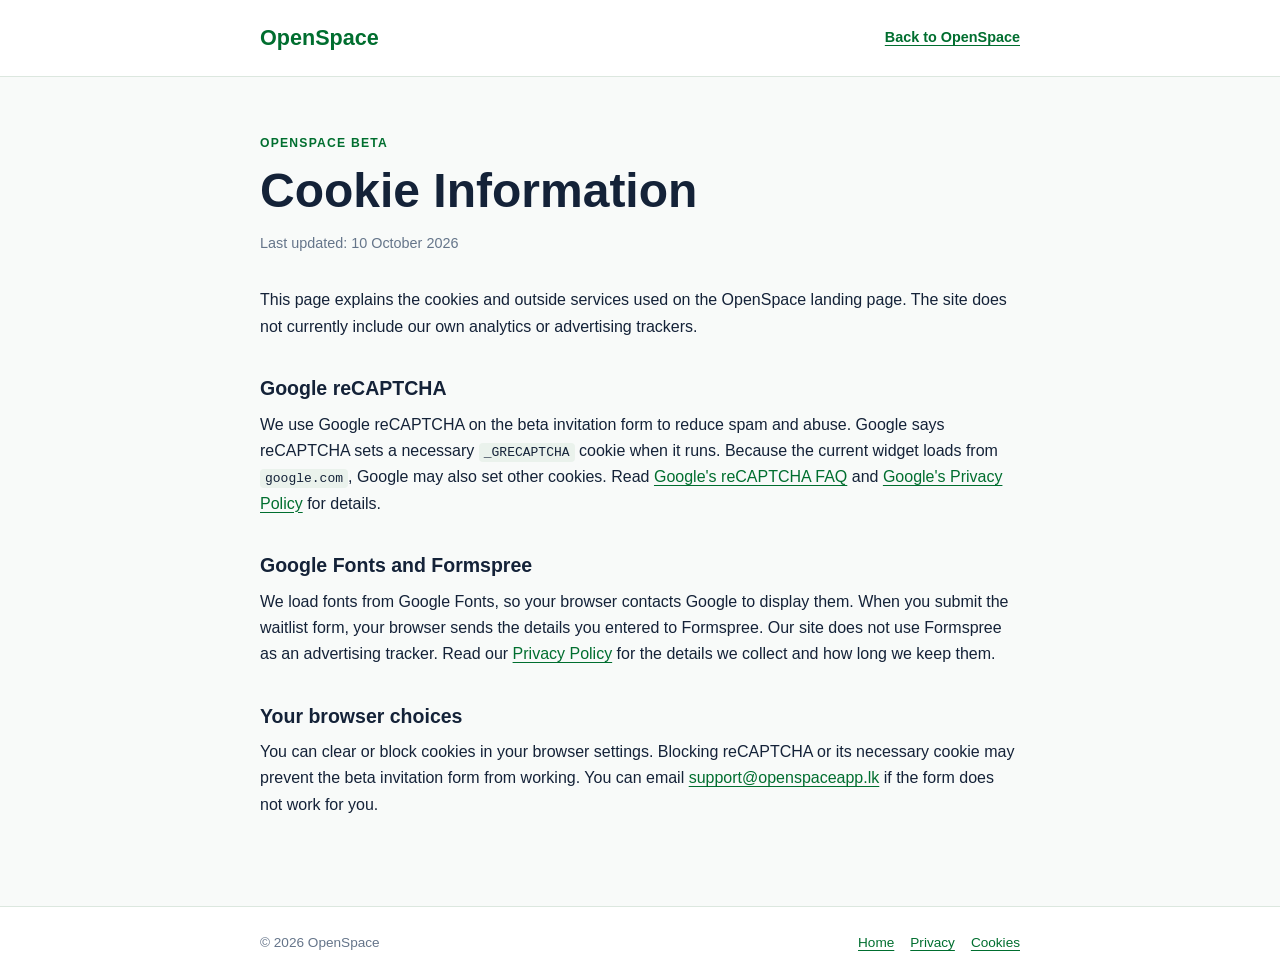
==== cookies.html @ c8bfb585 "Add beta waitlist privacy and cookie information" ====
<!doctype html>
<html lang="en">
  <head>
    <meta charset="UTF-8" />
    <meta name="viewport" content="width=device-width, initial-scale=1" />
    <meta name="theme-color" content="#006e2f" />
    <meta name="description" content="Cookies and third-party services used by the OpenSpace landing page." />
    <title>Cookie Information | OpenSpace</title>
    <link rel="icon" type="image/png" href="./assets/imgChatGptImageSep52026092712Pm11.png" />
    <link rel="stylesheet" href="./legal.css" />
  </head>
  <body>
    <header class="legal-header">
      <div class="legal-container header-inner">
        <a class="wordmark" href="./index.html">OpenSpace</a>
        <a class="back-link" href="./index.html#waitlist">Back to OpenSpace</a>
      </div>
    </header>

    <main class="legal-container legal-content">
      <p class="eyebrow">OPENSPACE BETA</p>
      <h1>Cookie Information</h1>
      <p class="updated">Last updated: 10 October 2026</p>
      <p>This page explains the cookies and outside services used on the OpenSpace landing page. The site does not currently include our own analytics or advertising trackers.</p>

      <h2>Google reCAPTCHA</h2>
      <p>We use Google reCAPTCHA on the beta invitation form to reduce spam and abuse. Google says reCAPTCHA sets a necessary <code>_GRECAPTCHA</code> cookie when it runs. Because the current widget loads from <code>google.com</code>, Google may also set other cookies. Read <a href="https://developers.google.com/recaptcha/docs/faq">Google's reCAPTCHA FAQ</a> and <a href="https://policies.google.com/privacy">Google's Privacy Policy</a> for details.</p>

      <h2>Google Fonts and Formspree</h2>
      <p>We load fonts from Google Fonts, so your browser contacts Google to display them. When you submit the waitlist form, your browser sends the details you entered to Formspree. Our site does not use Formspree as an advertising tracker. Read our <a href="./privacy.html">Privacy Policy</a> for the details we collect and how long we keep them.</p>

      <h2>Your browser choices</h2>
      <p>You can clear or block cookies in your browser settings. Blocking reCAPTCHA or its necessary cookie may prevent the beta invitation form from working. You can email <a href="mailto:support@openspaceapp.lk">support@openspaceapp.lk</a> if the form does not work for you.</p>
    </main>

    <footer class="legal-footer">
      <div class="legal-container footer-inner">
        <span>© 2026 OpenSpace</span>
        <nav aria-label="Legal pages"><a href="./index.html">Home</a><a href="./privacy.html">Privacy</a><a href="./cookies.html" aria-current="page">Cookies</a></nav>
      </div>
    </footer>
  </body>
</html>
---- legal.css ----
:root {
  color-scheme: light;
  font-family: Arial, Helvetica, sans-serif;
  color: #142238;
  background: #f8faf9;
}

* { box-sizing: border-box; }
html { scroll-behavior: smooth; }
body { margin: 0; line-height: 1.65; }
a { color: #006e2f; text-underline-offset: 3px; }
a:focus-visible { outline: 3px solid #86efac; outline-offset: 3px; }
.legal-container { width: min(100% - 40px, 760px); margin-inline: auto; }
.legal-header { background: #fff; border-bottom: 1px solid #dce7df; }
.header-inner, .footer-inner { display: flex; justify-content: space-between; align-items: center; gap: 20px; }
.header-inner { min-height: 76px; }
.wordmark { color: #006e2f; font-size: 1.35rem; font-weight: 800; text-decoration: none; }
.back-link { font-size: .9rem; font-weight: 600; }
.legal-content { padding-block: 56px 72px; }
.eyebrow { margin: 0 0 10px; color: #006e2f; font-size: .76rem; font-weight: 800; letter-spacing: .1em; }
h1 { margin: 0; font-size: clamp(2.15rem, 6vw, 3rem); line-height: 1.18; }
.updated { margin: 12px 0 32px; color: #65758a; font-size: .9rem; }
h2 { margin: 36px 0 10px; font-size: 1.22rem; line-height: 1.3; }
p { margin: 0 0 16px; }
code { overflow-wrap: anywhere; background: #eaf2ec; padding: 2px 5px; border-radius: 4px; }
.legal-footer { border-top: 1px solid #dce7df; background: #fff; color: #65758a; font-size: .85rem; }
.footer-inner { padding-block: 25px; }
.footer-inner nav { display: flex; flex-wrap: wrap; gap: 16px; }
@media (max-width: 560px) {
  .footer-inner { align-items: flex-start; flex-direction: column; }
  .legal-content { padding-block: 40px 56px; }
}
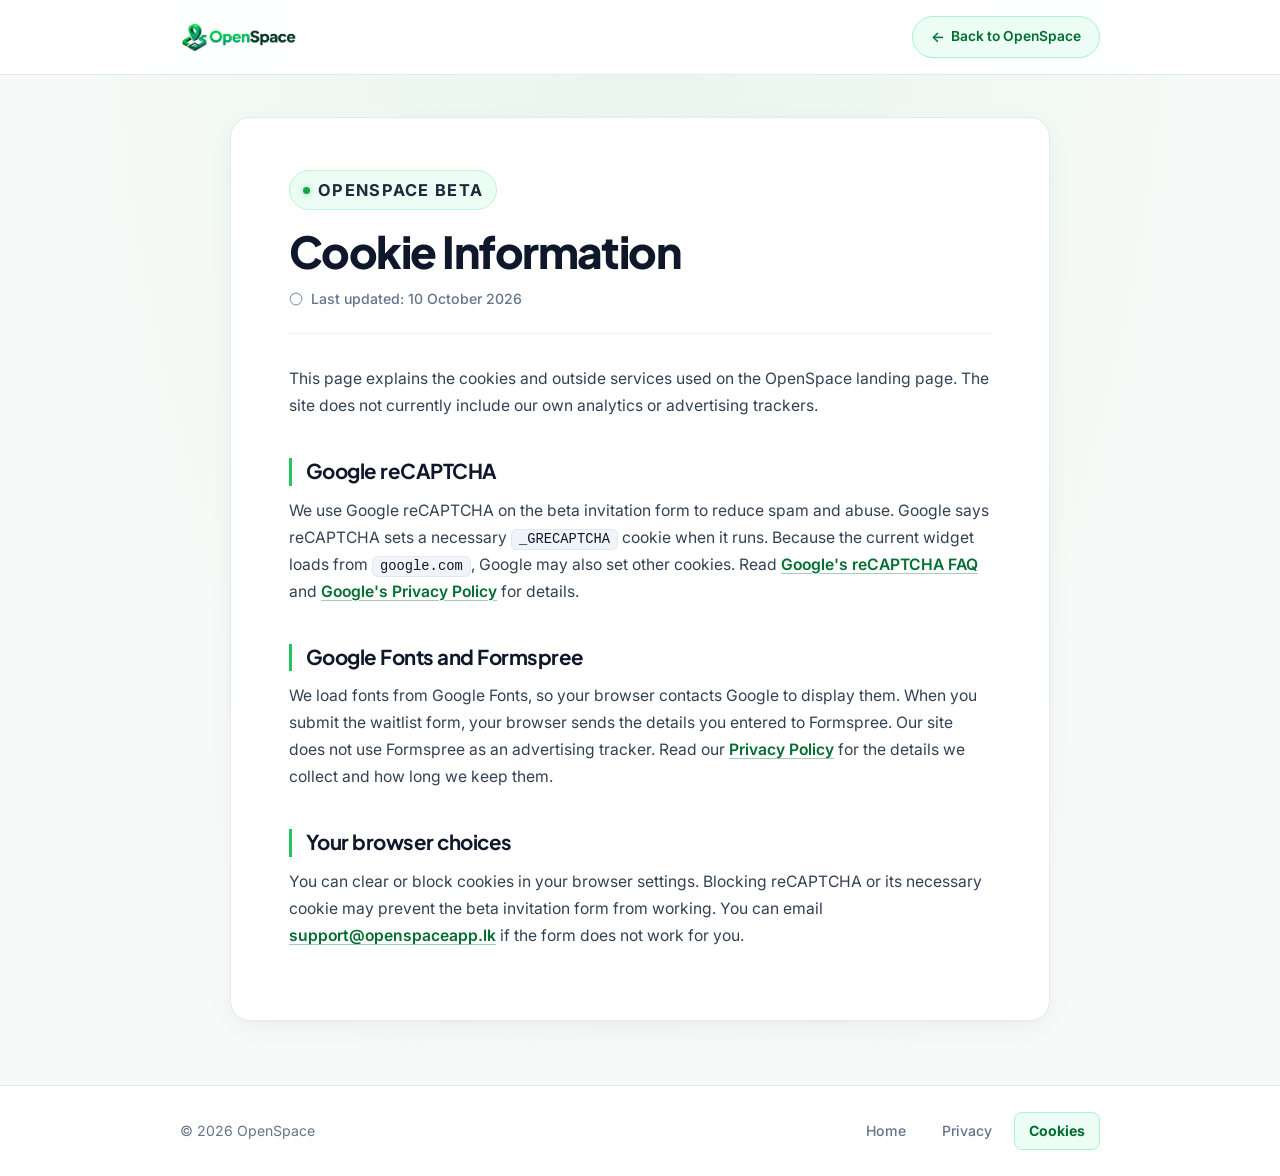
==== commit 3cad574c: "UI changes to poliy and cookies pages" ====
--- a/cookies.html
+++ b/cookies.html
@@ -7,12 +7,17 @@
     <meta name="description" content="Cookies and third-party services used by the OpenSpace landing page." />
     <title>Cookie Information | OpenSpace</title>
     <link rel="icon" type="image/png" href="./assets/imgChatGptImageSep52026092712Pm11.png" />
+    <link rel="preconnect" href="https://fonts.googleapis.com" />
+    <link rel="preconnect" href="https://fonts.gstatic.com" crossorigin />
+    <link href="https://fonts.googleapis.com/css2?family=Inter:wght@400;500;600;700;800&family=Plus+Jakarta+Sans:wght@500;600;700;800&display=swap" rel="stylesheet" />
     <link rel="stylesheet" href="./legal.css" />
   </head>
   <body>
     <header class="legal-header">
       <div class="legal-container header-inner">
-        <a class="wordmark" href="./index.html">OpenSpace</a>
+        <a class="brand" href="./index.html" aria-label="OpenSpace">
+          <img src="./assets/imgChatGptImageSep52026092712Pm11.png" alt="OpenSpace" class="brand-logo" width="160" height="38" />
+        </a>
         <a class="back-link" href="./index.html#waitlist">Back to OpenSpace</a>
       </div>
     </header>
--- a/legal.css
+++ b/legal.css
@@ -1,32 +1,382 @@
+/* ==========================================================================
+   OpenSpace Legal & Policy Pages (Privacy & Cookies)
+   ========================================================================== */
+
 :root {
-  color-scheme: light;
-  font-family: Arial, Helvetica, sans-serif;
-  color: #142238;
-  background: #f8faf9;
-}
-
-* { box-sizing: border-box; }
-html { scroll-behavior: smooth; }
-body { margin: 0; line-height: 1.65; }
-a { color: #006e2f; text-underline-offset: 3px; }
-a:focus-visible { outline: 3px solid #86efac; outline-offset: 3px; }
-.legal-container { width: min(100% - 40px, 760px); margin-inline: auto; }
-.legal-header { background: #fff; border-bottom: 1px solid #dce7df; }
-.header-inner, .footer-inner { display: flex; justify-content: space-between; align-items: center; gap: 20px; }
-.header-inner { min-height: 76px; }
-.wordmark { color: #006e2f; font-size: 1.35rem; font-weight: 800; text-decoration: none; }
-.back-link { font-size: .9rem; font-weight: 600; }
-.legal-content { padding-block: 56px 72px; }
-.eyebrow { margin: 0 0 10px; color: #006e2f; font-size: .76rem; font-weight: 800; letter-spacing: .1em; }
-h1 { margin: 0; font-size: clamp(2.15rem, 6vw, 3rem); line-height: 1.18; }
-.updated { margin: 12px 0 32px; color: #65758a; font-size: .9rem; }
-h2 { margin: 36px 0 10px; font-size: 1.22rem; line-height: 1.3; }
-p { margin: 0 0 16px; }
-code { overflow-wrap: anywhere; background: #eaf2ec; padding: 2px 5px; border-radius: 4px; }
-.legal-footer { border-top: 1px solid #dce7df; background: #fff; color: #65758a; font-size: .85rem; }
-.footer-inner { padding-block: 25px; }
-.footer-inner nav { display: flex; flex-wrap: wrap; gap: 16px; }
-@media (max-width: 560px) {
-  .footer-inner { align-items: flex-start; flex-direction: column; }
-  .legal-content { padding-block: 40px 56px; }
-}
+  --font-body: 'Inter', system-ui, -apple-system, BlinkMacSystemFont, 'Segoe UI', Roboto, sans-serif;
+  --font-heading: 'Plus Jakarta Sans', 'Inter', system-ui, sans-serif;
+  
+  --green: #006e2f;
+  --green-bright: #15803d;
+  --green-emerald: #16a34a;
+  --green-vibrant: #22c55e;
+  --green-soft: #ecfdf5;
+  --green-light: #d1fae5;
+  --green-border: #a7f3d0;
+  --green-glow: rgba(34, 197, 94, 0.25);
+  
+  --ink: #0f172a;
+  --ink-soft: #1e293b;
+  --body: #334155;
+  --body-muted: #64748b;
+  --border: #e2ece5;
+  --border-light: #edf4ef;
+  --bg-page: #f8faf9;
+  --bg-card: #ffffff;
+  
+  --radius-sm: 8px;
+  --radius-md: 14px;
+  --radius-lg: 20px;
+  --radius-full: 9999px;
+  
+  --shadow-sm: 0 1px 3px rgba(15, 23, 42, 0.04);
+  --shadow-card: 0 10px 30px -4px rgba(15, 23, 42, 0.05), 0 2px 6px -1px rgba(0, 0, 0, 0.02);
+}
+
+/* Base & Reset */
+*, *::before, *::after {
+  box-sizing: border-box;
+}
+
+html {
+  font-family: var(--font-body);
+  color: var(--ink);
+  background-color: var(--bg-page);
+  scroll-behavior: smooth;
+  text-rendering: optimizeLegibility;
+  -webkit-font-smoothing: antialiased;
+}
+
+body {
+  margin: 0;
+  min-height: 100vh;
+  display: flex;
+  flex-direction: column;
+  background-color: var(--bg-page);
+  background-image: radial-gradient(ellipse at 50% -80px, rgba(34, 197, 94, 0.08) 0%, transparent 650px);
+  background-repeat: no-repeat;
+  color: var(--body);
+  font-family: var(--font-body);
+  font-size: 0.98rem;
+  line-height: 1.72;
+}
+
+/* Header */
+.legal-header {
+  position: sticky;
+  top: 0;
+  z-index: 100;
+  background: rgba(255, 255, 255, 0.92);
+  border-bottom: 1px solid var(--border);
+  backdrop-filter: blur(14px);
+  -webkit-backdrop-filter: blur(14px);
+  transition: box-shadow 0.2s ease;
+}
+
+.legal-container {
+  width: min(100% - 40px, 920px);
+  margin-inline: auto;
+}
+
+.header-inner {
+  display: flex;
+  justify-content: space-between;
+  align-items: center;
+  gap: 20px;
+  min-height: 74px;
+}
+
+.wordmark,
+.brand {
+  display: inline-flex;
+  align-items: center;
+  text-decoration: none;
+  cursor: pointer;
+  transition: transform 0.2s ease, opacity 0.2s ease;
+}
+
+.wordmark:hover,
+.brand:hover {
+  transform: translateY(-1px);
+  opacity: 0.92;
+}
+
+.brand-logo,
+.wordmark img,
+.brand img {
+  display: block;
+  height: 38px;
+  width: auto;
+  max-width: 175px;
+  object-fit: contain;
+}
+
+.back-link {
+  display: inline-flex;
+  align-items: center;
+  gap: 6px;
+  padding: 8px 18px;
+  border-radius: var(--radius-full);
+  background: var(--green-soft);
+  color: var(--green);
+  border: 1px solid var(--green-border);
+  font-size: 0.86rem;
+  font-weight: 600;
+  text-decoration: none;
+  transition: all 0.2s cubic-bezier(0.16, 1, 0.3, 1);
+  box-shadow: 0 1px 2px rgba(0, 110, 47, 0.04);
+}
+
+.back-link::before {
+  content: "←";
+  font-size: 1.05em;
+  line-height: 1;
+  transition: transform 0.2s ease;
+}
+
+.back-link:hover {
+  background: var(--green);
+  color: #ffffff;
+  border-color: var(--green);
+  transform: translateY(-1px);
+  box-shadow: 0 4px 14px rgba(0, 110, 47, 0.18);
+}
+
+.back-link:hover::before {
+  transform: translateX(-3px);
+}
+
+.back-link:focus-visible {
+  outline: 3px solid #86efac;
+  outline-offset: 2px;
+}
+
+/* Main Content Card */
+.legal-content {
+  flex: 1;
+  width: min(100% - 32px, 820px);
+  margin-block: 42px 64px;
+  padding: 52px 58px;
+  background: var(--bg-card);
+  border: 1px solid var(--border);
+  border-radius: var(--radius-lg);
+  box-shadow: var(--shadow-card);
+}
+
+/* Document Header Inside Content */
+.eyebrow {
+  display: inline-flex;
+  align-items: center;
+  gap: 8px;
+  margin: 0 0 16px;
+  padding: 5px 13px;
+  border-radius: var(--radius-full);
+  background: var(--green-soft);
+  border: 1px solid #bbf7d0;
+  color: var(--green);
+  font-size: 0.74rem;
+  font-weight: 700;
+  letter-spacing: 0.08em;
+  text-transform: uppercase;
+  width: fit-content;
+}
+
+.eyebrow::before {
+  content: "";
+  display: inline-block;
+  width: 7px;
+  height: 7px;
+  border-radius: 50%;
+  background: var(--green-emerald);
+  box-shadow: 0 0 6px rgba(22, 163, 74, 0.45);
+}
+
+h1 {
+  font-family: var(--font-heading);
+  color: var(--ink);
+  font-size: clamp(2.15rem, 4.5vw, 2.75rem);
+  font-weight: 800;
+  line-height: 1.15;
+  letter-spacing: -0.035em;
+  margin: 0 0 10px;
+}
+
+.updated {
+  display: inline-flex;
+  align-items: center;
+  gap: 8px;
+  width: 100%;
+  margin: 0 0 32px;
+  padding-bottom: 22px;
+  border-bottom: 1px solid #edf2ee;
+  color: var(--body-muted);
+  font-size: 0.88rem;
+  font-weight: 500;
+}
+
+.updated::before {
+  content: "";
+  display: inline-block;
+  width: 14px;
+  height: 14px;
+  background-color: #94a3b8;
+  mask: url("data:image/svg+xml,%3Csvg xmlns='http://www.w3.org/2000/svg' viewBox='0 0 24 24' fill='none' stroke='currentColor' stroke-width='2' stroke-linecap='round' stroke-linejoin='round'%3E%3Ccircle cx='12' cy='12' r='10'/%3E%3Cpolyline points='12 6 12 12 16 14'/%3E%3C/svg%3E") no-repeat center / contain;
+  -webkit-mask: url("data:image/svg+xml,%3Csvg xmlns='http://www.w3.org/2000/svg' viewBox='0 0 24 24' fill='none' stroke='currentColor' stroke-width='2' stroke-linecap='round' stroke-linejoin='round'%3E%3Ccircle cx='12' cy='12' r='10'/%3E%3C/svg%3E") no-repeat center / contain;
+}
+
+/* Headings and Paragraphs */
+h2 {
+  font-family: var(--font-heading);
+  color: var(--ink);
+  font-size: 1.28rem;
+  font-weight: 700;
+  letter-spacing: -0.025em;
+  line-height: 1.35;
+  margin: 38px 0 12px;
+  padding-left: 14px;
+  border-left: 3px solid var(--green-vibrant);
+}
+
+p {
+  margin: 0 0 18px;
+  color: var(--body);
+}
+
+p:first-of-type {
+  font-size: 1.02rem;
+  line-height: 1.74;
+  color: var(--ink-soft);
+}
+
+/* Links & Code */
+a {
+  color: var(--green);
+  font-weight: 600;
+  text-decoration: underline;
+  text-decoration-color: rgba(0, 110, 47, 0.35);
+  text-underline-offset: 3px;
+  transition: all 0.15s ease;
+}
+
+a:hover {
+  color: var(--green-bright);
+  text-decoration-color: var(--green-bright);
+}
+
+a:focus-visible {
+  outline: 3px solid #86efac;
+  outline-offset: 3px;
+  border-radius: 3px;
+}
+
+code {
+  font-family: ui-monospace, SFMono-Regular, Menlo, Monaco, Consolas, "Liberation Mono", monospace;
+  font-size: 0.88em;
+  background: #f1f5f9;
+  border: 1px solid #e2e8f0;
+  color: var(--ink);
+  padding: 2px 7px;
+  border-radius: 6px;
+  overflow-wrap: anywhere;
+}
+
+/* Footer */
+.legal-footer {
+  margin-top: auto;
+  border-top: 1px solid var(--border);
+  background: #ffffff;
+  color: var(--body-muted);
+  font-size: 0.88rem;
+}
+
+.footer-inner {
+  display: flex;
+  justify-content: space-between;
+  align-items: center;
+  gap: 20px;
+  padding-block: 26px;
+}
+
+.footer-inner nav {
+  display: flex;
+  flex-wrap: wrap;
+  gap: 8px;
+  align-items: center;
+}
+
+.footer-inner nav a {
+  color: var(--body-muted);
+  text-decoration: none;
+  font-weight: 500;
+  padding: 6px 14px;
+  border-radius: var(--radius-sm);
+  transition: all 0.15s ease;
+}
+
+.footer-inner nav a:hover {
+  color: var(--green);
+  background: var(--green-soft);
+}
+
+.footer-inner nav a[aria-current="page"] {
+  color: var(--green);
+  background: var(--green-soft);
+  border: 1px solid var(--green-border);
+  font-weight: 700;
+}
+
+/* Responsive adjustments */
+@media (max-width: 640px) {
+  .legal-container {
+    width: calc(100% - 28px);
+  }
+
+  .header-inner {
+    min-height: 64px;
+  }
+
+  .brand-logo,
+  .wordmark img,
+  .brand img {
+    height: 32px;
+    max-width: 140px;
+  }
+
+  .back-link {
+    padding: 7px 14px;
+    font-size: 0.82rem;
+  }
+
+  .legal-content {
+    margin-block: 20px 40px;
+    padding: 30px 20px;
+    border-radius: var(--radius-md);
+  }
+
+  h1 {
+    font-size: 1.85rem;
+  }
+
+  h2 {
+    font-size: 1.15rem;
+    margin-top: 30px;
+    padding-left: 10px;
+  }
+
+  .updated {
+    margin-bottom: 24px;
+    padding-bottom: 16px;
+    font-size: 0.82rem;
+  }
+
+  .footer-inner {
+    align-items: flex-start;
+    flex-direction: column;
+    gap: 14px;
+    padding-block: 22px;
+  }
+
+  .footer-inner nav {
+    gap: 6px;
+  }
+}
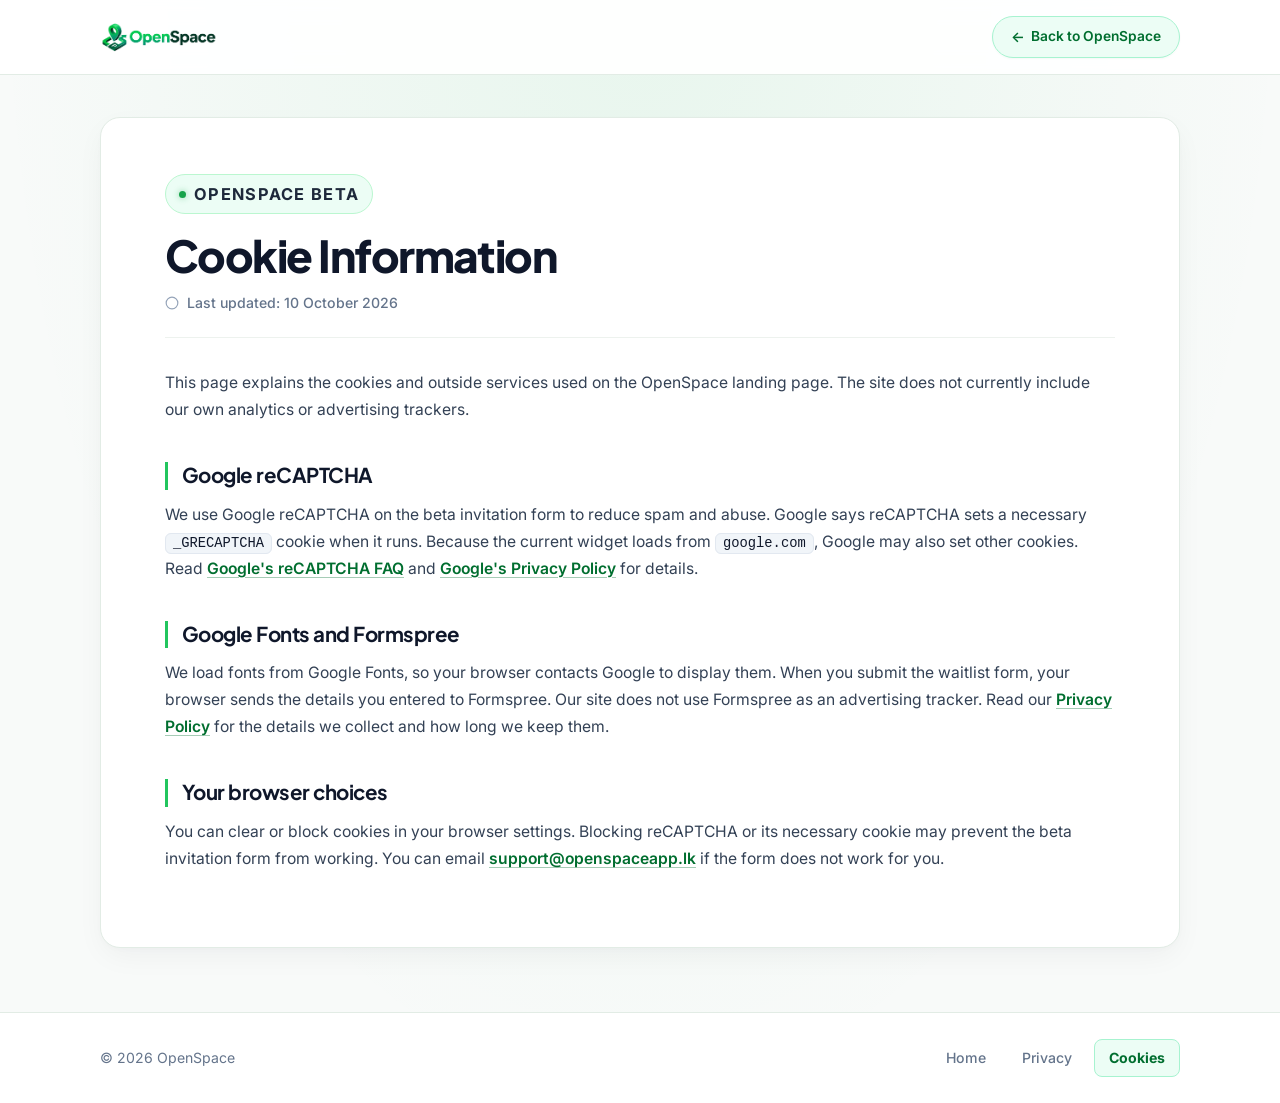
==== commit 4af4e111: "FInal UI chnages" ====
--- a/cookies.html
+++ b/cookies.html
@@ -10,7 +10,7 @@
     <link rel="preconnect" href="https://fonts.googleapis.com" />
     <link rel="preconnect" href="https://fonts.gstatic.com" crossorigin />
     <link href="https://fonts.googleapis.com/css2?family=Inter:wght@400;500;600;700;800&family=Plus+Jakarta+Sans:wght@500;600;700;800&display=swap" rel="stylesheet" />
-    <link rel="stylesheet" href="./legal.css" />
+    <link rel="stylesheet" href="./legal.css?v=1.1" />
   </head>
   <body>
     <header class="legal-header">
--- a/legal.css
+++ b/legal.css
@@ -74,7 +74,7 @@
 }
 
 .legal-container {
-  width: min(100% - 40px, 920px);
+  width: min(100% - 48px, 1080px);
   margin-inline: auto;
 }
 
@@ -154,9 +154,9 @@
 /* Main Content Card */
 .legal-content {
   flex: 1;
-  width: min(100% - 32px, 820px);
+  width: min(100% - 40px, 1080px);
   margin-block: 42px 64px;
-  padding: 52px 58px;
+  padding: 56px 64px;
   background: var(--bg-card);
   border: 1px solid var(--border);
   border-radius: var(--radius-lg);
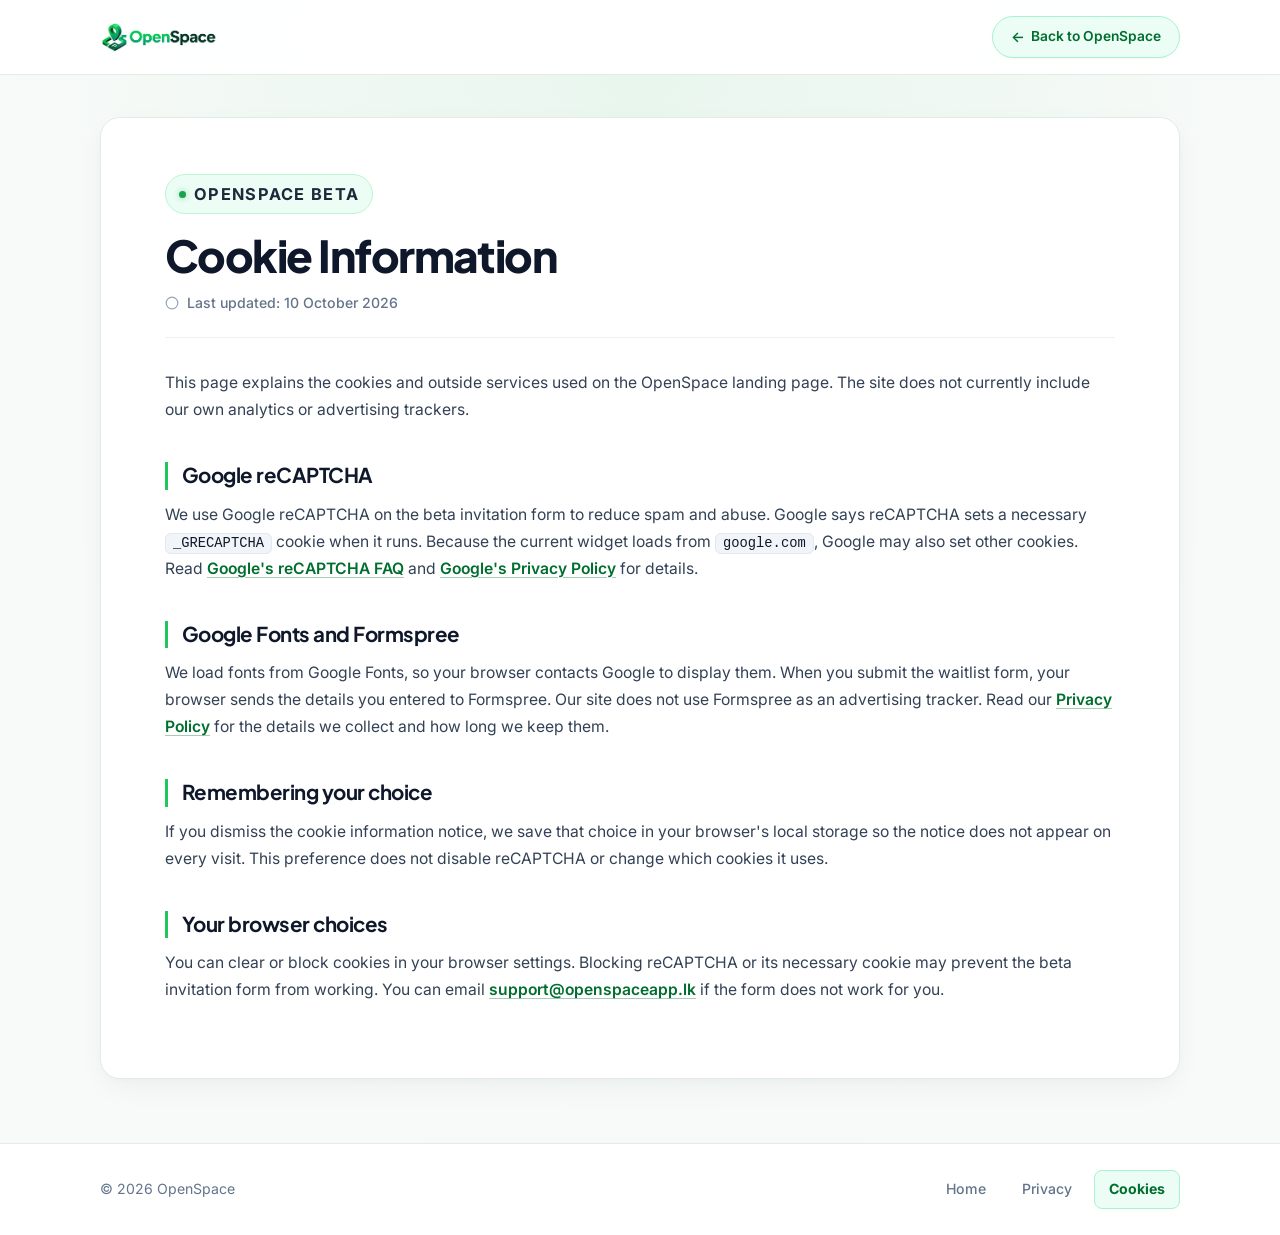
==== commit c9ec9f83: "Add informational cookie notice" ====
--- a/cookies.html
+++ b/cookies.html
@@ -6,7 +6,7 @@
     <meta name="theme-color" content="#006e2f" />
     <meta name="description" content="Cookies and third-party services used by the OpenSpace landing page." />
     <title>Cookie Information | OpenSpace</title>
-    <link rel="icon" type="image/png" href="./assets/imgChatGptImageSep52026092712Pm11.png" />
+    <link rel="icon" type="image/png" href="./assets/openspace-favicon-v2.png" />
     <link rel="preconnect" href="https://fonts.googleapis.com" />
     <link rel="preconnect" href="https://fonts.gstatic.com" crossorigin />
     <link href="https://fonts.googleapis.com/css2?family=Inter:wght@400;500;600;700;800&family=Plus+Jakarta+Sans:wght@500;600;700;800&display=swap" rel="stylesheet" />
@@ -34,6 +34,9 @@
       <h2>Google Fonts and Formspree</h2>
       <p>We load fonts from Google Fonts, so your browser contacts Google to display them. When you submit the waitlist form, your browser sends the details you entered to Formspree. Our site does not use Formspree as an advertising tracker. Read our <a href="./privacy.html">Privacy Policy</a> for the details we collect and how long we keep them.</p>
 
+      <h2>Remembering your choice</h2>
+      <p>If you dismiss the cookie information notice, we save that choice in your browser's local storage so the notice does not appear on every visit. This preference does not disable reCAPTCHA or change which cookies it uses.</p>
+
       <h2>Your browser choices</h2>
       <p>You can clear or block cookies in your browser settings. Blocking reCAPTCHA or its necessary cookie may prevent the beta invitation form from working. You can email <a href="mailto:support@openspaceapp.lk">support@openspaceapp.lk</a> if the form does not work for you.</p>
     </main>
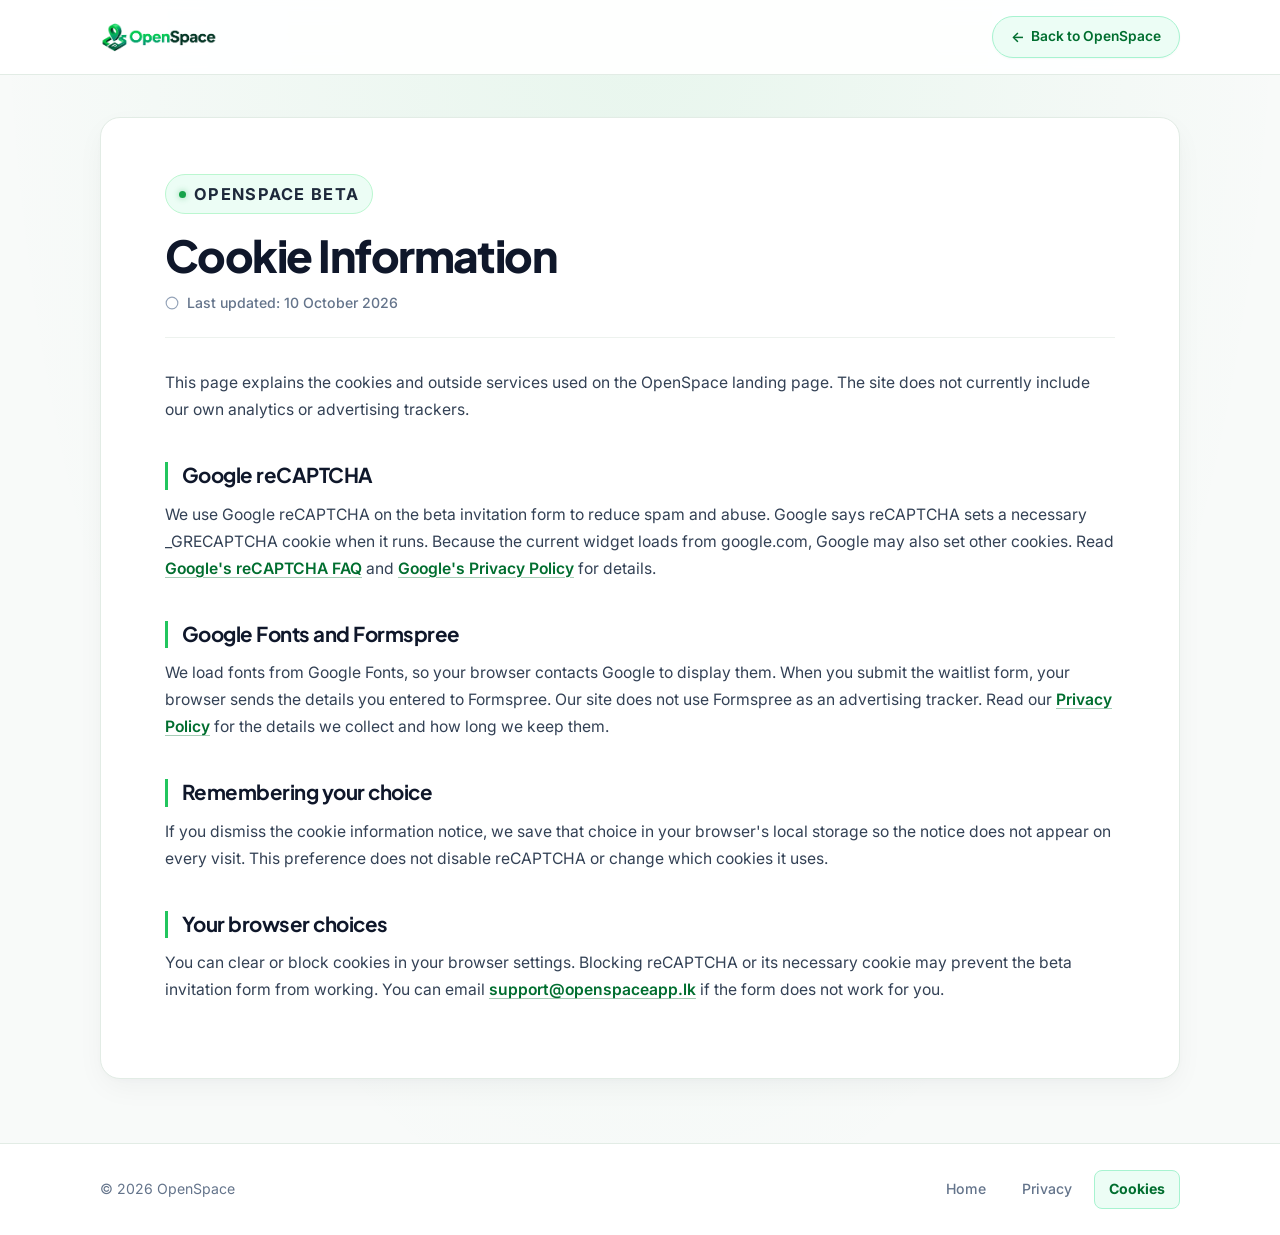
==== commit 7a81ff77: "Remove inline code boxes from cookie information" ====
--- a/cookies.html
+++ b/cookies.html
@@ -29,7 +29,7 @@
       <p>This page explains the cookies and outside services used on the OpenSpace landing page. The site does not currently include our own analytics or advertising trackers.</p>
 
       <h2>Google reCAPTCHA</h2>
-      <p>We use Google reCAPTCHA on the beta invitation form to reduce spam and abuse. Google says reCAPTCHA sets a necessary <code>_GRECAPTCHA</code> cookie when it runs. Because the current widget loads from <code>google.com</code>, Google may also set other cookies. Read <a href="https://developers.google.com/recaptcha/docs/faq">Google's reCAPTCHA FAQ</a> and <a href="https://policies.google.com/privacy">Google's Privacy Policy</a> for details.</p>
+      <p>We use Google reCAPTCHA on the beta invitation form to reduce spam and abuse. Google says reCAPTCHA sets a necessary _GRECAPTCHA cookie when it runs. Because the current widget loads from google.com, Google may also set other cookies. Read <a href="https://developers.google.com/recaptcha/docs/faq">Google's reCAPTCHA FAQ</a> and <a href="https://policies.google.com/privacy">Google's Privacy Policy</a> for details.</p>
 
       <h2>Google Fonts and Formspree</h2>
       <p>We load fonts from Google Fonts, so your browser contacts Google to display them. When you submit the waitlist form, your browser sends the details you entered to Formspree. Our site does not use Formspree as an advertising tracker. Read our <a href="./privacy.html">Privacy Policy</a> for the details we collect and how long we keep them.</p>
